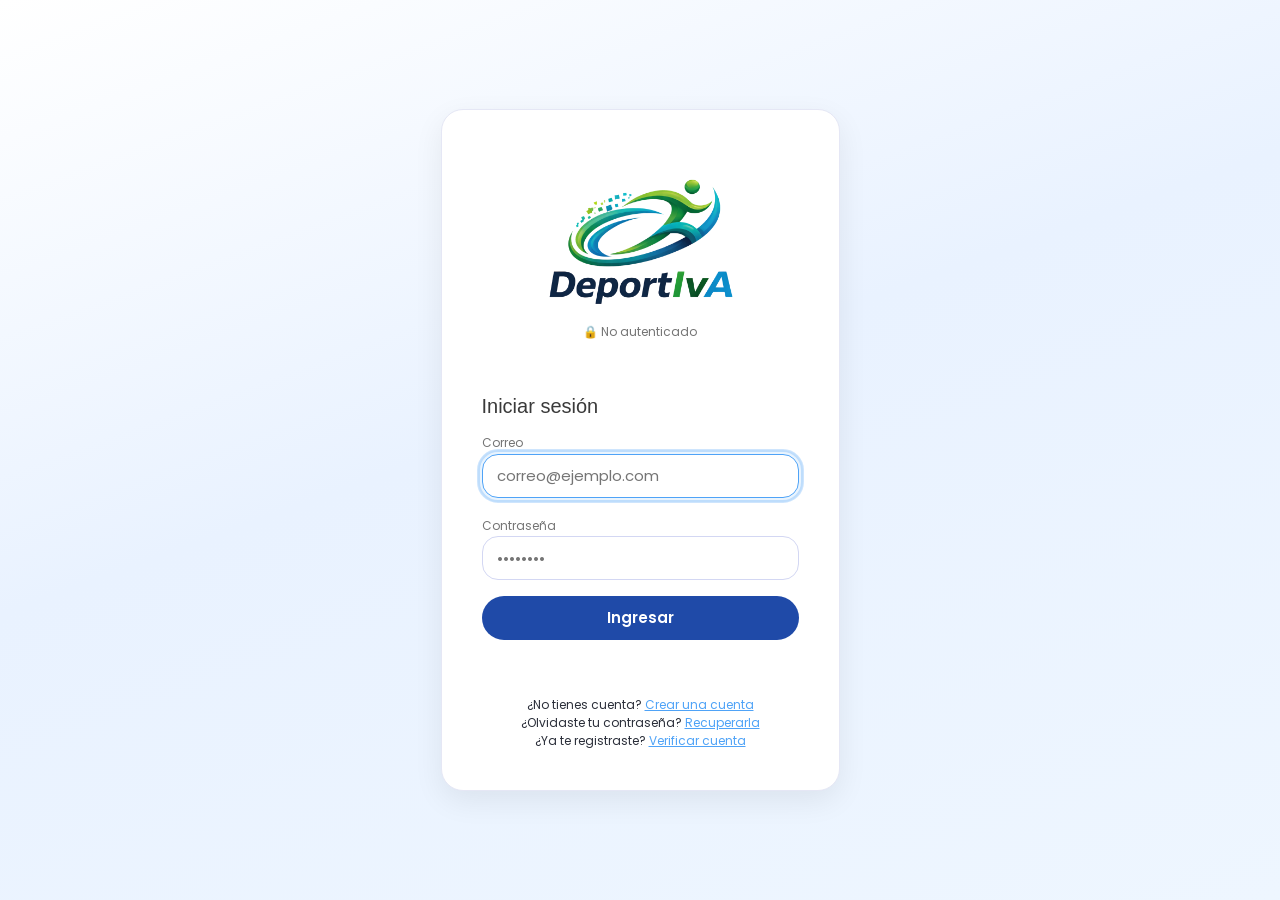
==== index.html @ 3c43b927 "cambios visuales" ====
<!DOCTYPE html>
<html lang="es">
<head>
  <meta charset="UTF-8" />
  <meta name="viewport" content="width=device-width, initial-scale=1.0"/>
  <title>DeportIvA</title>

  <!-- W3.css -->
  <link rel="stylesheet" href="https://www.w3schools.com/w3css/4/w3.css"/>

  <!-- Fuente ligera -->
  <link rel="preconnect" href="https://fonts.googleapis.com">
  <link href="https://fonts.googleapis.com/css2?family=Poppins:wght@400;500;600&display=swap" rel="stylesheet">

  <!-- Estilos propios -->
  <link rel="stylesheet" href="css/style.css?v=20260526d"/>
</head>
<body class="bg">

  <!-- Contenedor principal -->
  <div class="w3-container w3-padding-24">
    <div class="card w3-margin-auto">

      <!-- Header con logotipo minimalista -->
      <div class="w3-center w3-padding-24">
        <div class="logo w3-center w3-margin-bottom">
          <img
            src="images/deportiva-logo.png"
            alt="DeportIvA"
            class="logo-image">
        </div>
        <!-- Logo already includes the brand text -->
        <div id="authStatus" class="w3-small w3-margin-top w3-text-grey" role="status" aria-live="polite"></div>
      </div>

      <!-- Contenido intercambiable -->
      <div class="w3-container w3-padding-16">

        <!-- LOGIN (vista por defecto) -->
        <div id="view-login" class="view active">
          <h4 class="w3-text-dark-gray w3-margin-top-0">Iniciar sesión</h4>
          <form id="loginForm" novalidate>
            <label for="logEmail" class="w3-small w3-text-grey">Correo</label>
            <input id="logEmail" class="w3-input w3-border w3-margin-bottom"
                   type="email" placeholder="correo@ejemplo.com" autocomplete="email" aria-describedby="logMsg" required>
            <label for="logPass" class="w3-small w3-text-grey">Contraseña</label>
            <input id="logPass" class="w3-input w3-border"
                   type="password" placeholder="••••••••" autocomplete="current-password" aria-describedby="logMsg" required>

            <button id="logSubmitBtn" class="w3-button w3-indigo w3-margin-top w3-block"
                    type="submit">Ingresar</button>
            <div id="logMsg" class="auth-message w3-center w3-small w3-margin-top" role="status" aria-live="polite"></div>
          </form>

          <div class="w3-center w3-margin-top w3-small">
            ¿No tienes cuenta?
            <button type="button" class="link-button" data-go-view="register">Crear una cuenta</button><br>
            ¿Olvidaste tu contraseña?
            <button type="button" class="link-button" data-go-view="forgot">Recuperarla</button><br>
            ¿Ya te registraste?
            <button type="button" class="link-button" data-go-view="verify">Verificar cuenta</button>
          </div>
        </div>

        <!-- REGISTRO -->
        <div id="view-register" class="view">
          <h4 class="w3-text-dark-gray w3-margin-top-0">Crear cuenta</h4>
          <form id="registerForm" novalidate>
            <label for="regEmail" class="w3-small w3-text-grey">Correo</label>
            <input id="regEmail" class="w3-input w3-border w3-margin-bottom"
                   type="email" placeholder="correo@ejemplo.com" autocomplete="email" aria-describedby="regMsg" required>

            <div class="w3-row-padding no-left-right">
              <div class="w3-half s12">
                <label for="regPass" class="w3-small w3-text-grey">Contraseña</label>
                <input id="regPass" class="w3-input w3-border"
                       type="password" placeholder="Mín. 8 caracteres" autocomplete="new-password" aria-describedby="regMsg" required>
              </div>
              <div class="w3-half s12">
                <label for="regConfirm" class="w3-small w3-text-grey">Confirmar contraseña</label>
                <input id="regConfirm" class="w3-input w3-border"
                       type="password" placeholder="Repite tu contraseña" autocomplete="new-password" aria-describedby="regMsg" required>
              </div>
            </div>

            <button id="regSubmitBtn" class="w3-button w3-blue w3-margin-top w3-block"
                    type="submit">Crear cuenta</button>
            <div id="regMsg" class="auth-message w3-center w3-small w3-margin-top" role="status" aria-live="polite"></div>
          </form>

          <div class="w3-center w3-small w3-margin-top">
            ¿Ya tienes cuenta?
            <button type="button" class="link-button" data-go-view="login">Ingresar</button>
          </div>
        </div>

        <!-- VERIFICACIÓN -->
        <div id="view-verify" class="view">
          <h4 class="w3-text-dark-gray w3-margin-top-0">Verificar cuenta</h4>
          <p class="w3-small w3-text-grey">
            Te enviamos un código a tu correo. Ingrésalo para activar tu cuenta.
          </p>
          <form id="verifyForm" novalidate>
            <label for="verEmail" class="w3-small w3-text-grey">Correo</label>
            <input id="verEmail" class="w3-input w3-border w3-margin-bottom"
                   type="email" placeholder="correo@ejemplo.com" autocomplete="email" aria-describedby="verMsg" required>
            <label for="verCode" class="w3-small w3-text-grey">Código de verificación</label>
            <input id="verCode" class="w3-input w3-border"
                   type="text" placeholder="p. ej. CwN0_H0F..." aria-describedby="verMsg" required>

            <button id="verSubmitBtn" class="w3-button w3-blue w3-margin-top w3-block"
                    type="submit">Verificar</button>
            <div id="verMsg" class="auth-message w3-center w3-small w3-margin-top" role="status" aria-live="polite"></div>
          </form>

          <div class="w3-center w3-small w3-margin-top">
            ¿Aún no tienes cuenta?
            <button type="button" class="link-button" data-go-view="register">Crear cuenta</button> ·
            <button type="button" class="link-button" data-go-view="login">Volver a ingresar</button>
          </div>
        </div>

        <!-- OLVIDÉ MI CONTRASEÑA -->
        <div id="view-forgot" class="view">
          <h4 class="w3-text-dark-gray w3-margin-top-0">Recuperar contraseña</h4>
          <form id="forgotForm" novalidate>
            <label for="fpEmail" class="w3-small w3-text-grey">Correo</label>
            <input id="fpEmail" class="w3-input w3-border"
                   type="email" placeholder="correo@ejemplo.com" autocomplete="email" aria-describedby="fpMsg" required>

            <button id="fpSubmitBtn" class="w3-button w3-indigo w3-margin-top w3-block"
                    type="submit">Enviar enlace</button>
            <div id="fpMsg" class="auth-message w3-center w3-small w3-margin-top" role="status" aria-live="polite"></div>
          </form>

          <div class="w3-center w3-small w3-margin-top">
            <button type="button" class="link-button" data-go-view="login">Volver a ingresar</button>
          </div>
        </div>

        <!-- CAMBIAR CONTRASEÑA (requiere sesión) -->
        <div id="view-change" class="view">
          <div class="w3-panel w3-pale-red w3-round-large w3-small w3-margin-bottom">
            Cambiar contraseña
          </div>

          <form id="changePasswordForm" novalidate>
            <label for="cpCurrent" class="w3-small w3-text-grey">Contraseña actual</label>
            <input id="cpCurrent" class="w3-input w3-border"
                   type="password" placeholder="••••••••" autocomplete="current-password" aria-describedby="cpMsg" required>

            <div class="w3-row-padding no-left-right">
              <div class="w3-half s12">
                <label for="cpNew" class="w3-small w3-text-grey">Nueva contraseña</label>
                <input id="cpNew" class="w3-input w3-border" type="password" autocomplete="new-password" aria-describedby="cpMsg" required>
              </div>
              <div class="w3-half s12">
                <label for="cpConfirm" class="w3-small w3-text-grey">Confirmar nueva</label>
                <input id="cpConfirm" class="w3-input w3-border" type="password" autocomplete="new-password" aria-describedby="cpMsg" required>
              </div>
            </div>

            <button id="cpSubmitBtn" class="w3-button w3-teal w3-margin-top w3-block"
                    type="submit">Cambiar</button>
            <div id="cpMsg" class="auth-message w3-center w3-small w3-margin-top" role="status" aria-live="polite"></div>
          </form>

          <div class="w3-center w3-small w3-margin-top">
            <button type="button" class="link-button" data-go-view="login">Volver a ingresar</button> ·
            <button type="button" class="link-button" data-auth-logout="true">Cerrar sesión</button>
          </div>
        </div>

      </div>

    </div>
  </div>

  <script src="js/config.js?v=20260513a"></script>
  <script src="js/app.js?v=20260516a"></script>
</body>
</html>
---- css/style.css ----
:root {
  --navy:#0F2644;
  --indigo:#1F4AA8;
  --blue:#4FA3F7;
  --aqua:#58D6E8;
  --dark:#2B2F3A;
  --muted:#667085;
  --success:#9BE000;
  --success-dark:#6FB300;
  --aqua-soft: rgba(88,214,232,.16);
  --lime-soft: rgba(155,224,0,.16);
  --danger:#DC2626;
  --bg:#F2F5FB;

  --radius-xl: 22px;
  --radius-lg: 16px;
  --radius-md: 12px;
  --radius-sm: 8px;

  --shadow-soft: 0 6px 20px rgba(0,0,0,.08);
  --shadow-card: 0 10px 30px rgba(0,0,0,.07);
}

* { box-sizing:border-box }
body {
  font-family:"Poppins",system-ui,Segoe UI,Arial,sans-serif;
  color:var(--dark);
  background:var(--bg);
}

img,
svg {
  max-width: 100%;
  height: auto;
}

/* ====================== */
/*  L O G I N  &  C A R D */
/* ====================== */
.bg {
  min-height:100vh;
  background: linear-gradient(160deg, #ffffff 0%, #e9f2ff 45%, #eef6ff 100%);
  display:flex;
  align-items:center;
  justify-content:center;
}

.card {
  width:100%;
  max-width:520px;
  background:white;
  border-radius: var(--radius-xl);
  padding: 24px;
  box-shadow: var(--shadow-card);
  border:1px solid #e5e7f5;
}

/* Logo */
.logo {
  width:auto;
  height:auto;
  border-radius:0;
  background:transparent;
  display:flex;
  align-items:center;
  justify-content:center;
  box-shadow:none;
}
.logo-svg { width:42px; height:42px }
.logo-image {
  width:200px;
  max-width:100%;
  height:auto;
  display:block;
}

.link {
  color: var(--blue);
}

.link-button {
  background: transparent;
  border: 0;
  padding: 0;
  color: var(--blue);
  cursor: pointer;
  font: inherit;
  text-decoration: underline;
}

.link-button:hover {
  color: var(--indigo);
}

.w3-blue {
  background-color: var(--indigo) !important;
}
.w3-indigo {
  background-color: var(--indigo) !important;
}
.w3-green {
  background-color: var(--success) !important;
  color: #1B1F28 !important;
}
.w3-blue:hover,
.w3-indigo:hover {
  background-color: var(--blue) !important;
}
.w3-green:hover {
  background-color: var(--success-dark) !important;
}
.w3-text-blue,
.w3-text-indigo {
  color: var(--indigo) !important;
}

/* Shared topbar layout: brand block (left), actions (right) */
.app-topbar {
  position: relative;
  display: flex;
  align-items: center;
  gap: 12px;
  min-height: 58px;
  padding: 9px 14px;
  background: linear-gradient(135deg, var(--navy) 0%, var(--indigo) 72%) !important;
  box-shadow: 0 14px 32px rgba(15,38,68,.18);
}

.app-topbar-left,
.app-topbar-right {
  display: flex;
  align-items: center;
  gap: 8px;
  min-width: 0;
  z-index: 2;
}

.app-topbar-left {
  flex: 1 1 auto;
}

.app-topbar-right {
  margin-left: auto;
  justify-content: flex-end;
  flex-wrap: wrap;
}

.app-topbar-brand-block {
  display: flex;
  flex-direction: column;
  justify-content: center;
  gap: 3px;
  min-width: 0;
}

.app-brand {
  font-size: 1.2rem;
  line-height: 1;
}

.app-academy-name {
  display: block;
  max-width: 100%;
  font-size: 0.94rem;
  font-weight: 700;
  color: var(--aqua);
  letter-spacing: 0.2px;
  line-height: 1.1;
  white-space: nowrap;
  overflow: hidden;
  text-overflow: ellipsis;
  opacity: 1;
}

.app-user-badge {
  display: block;
}

.app-topbar-btn {
  height: 34px;
  min-height: 34px;
  padding: 6px 12px !important;
}

.app-btn-label-short {
  display: none;
}

.app-topbar-page-title {
  font-weight: 600;
  color: rgba(255,255,255,.94);
  letter-spacing: 0.02em;
}

.app-user-badge .w3-tag {
  display: inline-block;
  max-width: 100%;
  font-size: 0.72rem;
  font-weight: 600;
  color: var(--navy) !important;
  background: linear-gradient(180deg, rgba(255,255,255,.98) 0%, rgba(237,248,255,.95) 100%) !important;
  border: 1px solid rgba(88,214,232,.4);
  border-radius: 999px !important;
  box-shadow: 0 8px 20px rgba(7, 23, 48, 0.12);
  overflow-wrap: anywhere;
  white-space: normal;
  line-height: 1.15;
  text-align: center;
}

.app-topbar .w3-light-blue.app-topbar-btn {
  background: linear-gradient(135deg, var(--aqua), #7de2f0) !important;
  color: var(--navy) !important;
  border: 1px solid rgba(255,255,255,.18) !important;
  box-shadow: 0 12px 24px rgba(88,214,232,.24);
}

.app-topbar .w3-white.app-topbar-btn {
  color: var(--navy) !important;
  border: 1px solid rgba(15,38,68,.08) !important;
}

.dashboard-workspace-card {
  margin-bottom: 16px;
}

.dashboard-workspace-header {
  display: flex;
  align-items: flex-start;
  justify-content: space-between;
  gap: 12px;
  margin-bottom: 14px;
}

.dashboard-workspace-summary {
  display: grid;
  gap: 10px;
  justify-items: end;
  margin-left: auto;
  min-width: min(100%, 360px);
}

.dashboard-workspace-stats {
  display: flex;
  flex-wrap: wrap;
  gap: 8px;
  justify-content: flex-end;
}

.dashboard-workspace-stat {
  min-width: 108px;
  padding: 10px 12px;
  border-radius: 18px;
  border: 1px solid #dbe7f5;
  background: linear-gradient(180deg, #ffffff 0%, #f8fbff 100%);
  box-shadow: 0 12px 28px rgba(15,38,68,.06);
}

.dashboard-workspace-stat-label {
  display: block;
  margin-bottom: 4px;
  color: var(--muted);
  font-size: 0.72rem;
  font-weight: 700;
  letter-spacing: .05em;
  text-transform: uppercase;
}

.dashboard-workspace-stat-value {
  display: block;
  color: var(--navy);
  font-size: 0.95rem;
  font-weight: 700;
  line-height: 1.25;
}

.dashboard-workspace-action {
  display: none;
  align-items: center;
  justify-content: center;
  gap: 8px;
  min-height: 40px;
  padding: 9px 16px;
  border: 1px solid transparent;
  border-radius: 999px;
  background: linear-gradient(135deg, var(--indigo), #2d67da);
  color: #fff;
  font: inherit;
  font-weight: 700;
  box-shadow: 0 12px 24px rgba(31,74,168,.16);
  cursor: pointer;
}

.dashboard-workspace-action.is-visible {
  display: inline-flex;
}

.ux-state {
  display: flex;
  align-items: flex-start;
  gap: 14px;
  padding: 16px 18px;
  border-radius: 22px;
  border: 1px solid #dbe7f5;
  background: linear-gradient(180deg, #ffffff 0%, #f8fbff 100%);
  box-shadow: 0 14px 30px rgba(15,38,68,.07);
}

.ux-state-badge {
  flex: 0 0 auto;
  width: 42px;
  height: 42px;
  display: inline-flex;
  align-items: center;
  justify-content: center;
  border-radius: 14px;
  font-size: 1.1rem;
  font-weight: 700;
}

.ux-state-copy {
  min-width: 0;
}

.ux-state-title {
  margin: 0;
  color: var(--navy);
  font-size: 0.98rem;
  font-weight: 700;
  line-height: 1.25;
}

.ux-state-body {
  margin-top: 4px;
  color: var(--muted);
  font-size: 0.88rem;
  line-height: 1.45;
}

.ux-state--loading .ux-state-badge {
  background: rgba(88,214,232,.16);
  color: var(--indigo);
}

.ux-state--empty .ux-state-badge {
  background: rgba(79,163,247,.14);
  color: var(--indigo);
}

.ux-state--success .ux-state-badge {
  background: rgba(155,224,0,.16);
  color: #486b00;
}

.ux-state--error .ux-state-badge {
  background: rgba(220,38,38,.12);
  color: #b42318;
}

.ux-inline-feedback {
  display: block;
  padding: 10px 12px;
  border-radius: 14px;
  border: 1px solid #dbe7f5;
  background: linear-gradient(180deg, #ffffff 0%, #f8fbff 100%);
  box-shadow: 0 10px 24px rgba(15,38,68,.05);
}

.ux-inline-feedback.w3-text-red {
  border-color: rgba(220,38,38,.24);
  background: rgba(255,244,244,.9);
}

.ux-inline-feedback.w3-text-green {
  border-color: rgba(155,224,0,.28);
  background: rgba(247,253,234,.95);
}

.dashboard-workspace-kicker {
  display: inline-block;
  margin-bottom: 6px;
  color: var(--muted);
  font-size: 0.78rem;
  font-weight: 700;
  letter-spacing: .08em;
  text-transform: uppercase;
}

.dashboard-workspace-title {
  margin: 0;
  color: var(--indigo);
  font-size: 1.45rem;
  line-height: 1.15;
}

.dashboard-workspace-description {
  margin: 8px 0 0;
  color: var(--muted);
  font-size: 0.95rem;
}

.dashboard-workspace-nav {
  display: flex;
  flex-wrap: wrap;
  gap: 8px;
}

.dashboard-workspace-pill {
  border: 1px solid #cfe0f2;
  border-radius: 999px;
  background: linear-gradient(180deg, #ffffff 0%, #f8fbff 100%);
  color: var(--dark);
  font: inherit;
  font-weight: 600;
  line-height: 1;
  min-height: 38px;
  padding: 10px 14px;
  cursor: pointer;
  transition: .16s ease;
  position: relative;
}

.dashboard-workspace-pill:hover {
  border-color: rgba(88,214,232,.45);
  background: linear-gradient(180deg, #ffffff 0%, #effbfe 100%);
  color: var(--navy);
}

.dashboard-workspace-pill.is-active {
  background: linear-gradient(135deg, var(--indigo), #2d67da);
  color: #fff;
  border-color: var(--indigo);
  box-shadow: 0 10px 24px rgba(31,74,168,.18);
}

.dashboard-workspace-pill.is-active::after {
  content: "";
  position: absolute;
  top: 9px;
  right: 11px;
  width: 8px;
  height: 8px;
  border-radius: 999px;
  background: var(--success);
  box-shadow: 0 0 0 4px rgba(155,224,0,.15);
}

.dashboard-module-card {
  animation: fade .2s ease;
}

.dashboard-module-card .billing-report-primary-actions,
.dashboard-module-card .billing-report-secondary-actions {
  display: flex;
  flex-wrap: wrap;
  align-items: center;
  gap: 8px;
}

.dashboard-module-card .billing-report-primary-actions .w3-button,
.dashboard-module-card .billing-report-secondary-actions .w3-button {
  margin: 0 !important;
}

.dashboard-module-card .billing-report-primary-actions input[type="month"] {
  flex: 0 1 180px;
}

.billing-report-results {
  margin-top: 4px;
}

.billing-report-cards {
  display: grid;
  gap: 12px;
}

.billing-report-table {
  width: 100%;
}

.billing-report-card {
  border: 1px solid #dbe7f5;
  border-radius: 18px;
  background: linear-gradient(180deg, #ffffff 0%, #f8fbff 100%);
  box-shadow: 0 14px 30px rgba(15,38,68,.08);
  padding: 14px 16px;
}

.billing-report-card-head {
  display: flex;
  flex-wrap: wrap;
  justify-content: space-between;
  align-items: flex-start;
  gap: 12px;
  margin-bottom: 12px;
}

.billing-report-card-number {
  margin: 0 0 4px;
  color: var(--muted);
  font-size: 0.72rem;
  font-weight: 700;
  letter-spacing: 0.08em;
  text-transform: uppercase;
}

.billing-report-card-title {
  margin: 0;
  color: var(--navy);
  font-size: 1rem;
  line-height: 1.25;
}

.billing-report-card-status {
  flex: 0 0 auto;
  align-self: flex-start;
  display: inline-flex;
  align-items: center;
  justify-content: center;
  padding: 5px 10px;
  border-radius: 999px;
  border: 1px solid transparent;
  font-size: 0.72rem;
  font-weight: 700;
  white-space: nowrap;
}

.billing-report-card-status--paid {
  background: rgba(155,224,0,.16);
  color: #486b00;
  border-color: rgba(155,224,0,.32);
}

.billing-report-card-status--submitted {
  background: rgba(88,214,232,.16);
  color: #0b6e8d;
  border-color: rgba(88,214,232,.28);
}

.billing-report-card-status--cancelled {
  background: rgba(220,38,38,.12);
  color: #b42318;
  border-color: rgba(220,38,38,.2);
}

.billing-report-card-status--pending {
  background: rgba(79,163,247,.14);
  color: #1F4AA8;
  border-color: rgba(79,163,247,.28);
}

.billing-report-card-meta {
  display: grid;
  grid-template-columns: 1fr;
  gap: 10px;
  margin: 0;
}

.billing-report-card-meta > div {
  padding: 10px 12px;
  border-radius: 14px;
  background: rgba(255,255,255,.92);
  border: 1px solid #e4edf7;
}

.billing-report-card-meta dt {
  margin: 0 0 4px;
  color: var(--muted);
  font-size: 0.72rem;
  font-weight: 600;
}

.billing-report-card-meta dd {
  margin: 0;
  color: var(--navy);
  font-size: 0.86rem;
  font-weight: 700;
  line-height: 1.35;
  overflow-wrap: anywhere;
}

@media (max-width: 980px) {
  .app-academy-name {
    font-size: 0.88rem;
  }

  .app-user-badge .w3-tag {
    font-size: 0.68rem;
  }
}

@media (max-width: 680px) {
  .app-topbar {
    display: flex;
    flex-wrap: wrap;
    align-items: stretch;
    row-gap: 6px;
    padding: 8px 10px;
    min-height: auto;
  }

  .app-topbar-left {
    order: 1;
    flex: 1 1 100%;
    width: 100%;
    flex-wrap: wrap;
    align-items: flex-start;
    row-gap: 4px;
  }

  .app-topbar-right {
    order: 2;
    flex: 1 1 100%;
    width: 100%;
    margin-left: 0;
    justify-content: flex-start;
    align-items: center;
    row-gap: 6px;
  }

  .app-topbar-brand-block {
    flex: 1 1 100%;
    width: 100%;
  }

  .app-academy-name {
    max-width: 100%;
    font-size: 1rem;
  }

  .app-user-badge {
    text-align: left;
  }

  .app-user-badge .w3-tag {
    width: auto;
    max-width: 100%;
    font-size: 0.7rem;
    font-weight: 600;
  }

  .dashboard-workspace-title {
    font-size: 1.2rem;
  }

  .dashboard-workspace-nav {
    overflow-x: auto;
    flex-wrap: nowrap;
    padding-bottom: 2px;
  }

  .dashboard-workspace-pill {
    flex: 0 0 auto;
    white-space: nowrap;
  }
}

.fc .fc-daygrid-event {
  border: none;
  padding: 6px;
  margin: 4px 0;
  overflow: hidden;
  max-width: 100%;
}
.fc .fc-daygrid-event .fc-event-main {
  color: #fff;
  white-space: normal;
}
.fc .fc-event-time {
  display: none;
}
.fc .fc-event-title {
  display: none;
}
.fc .fc-time {
  font-weight: 600;
  margin-bottom: 4px;
  color: #fff;
  text-shadow: 0 1px 2px rgba(0,0,0,0.15);
}
.fc .fc-levels {
  display: none;
}

.fc .fc-daygrid-day-frame,
.fc .fc-daygrid-day-events {
  overflow: hidden;
}

.fc .fc-daygrid-event-harness {
  width: 100%;
}

.fc .fc-daygrid-event .w3-button {
  display: block;
  width: 100%;
  margin: 6px 0 0 !important;
  height: auto;
  padding: 6px 10px;
  font-weight: 600;
}

.fc .fc-attendance-btn {
  background: rgba(255,255,255,0.92) !important;
  color: #1B1F28 !important;
  border-color: rgba(255,255,255,0.6) !important;
}

.fc .fc-edit-btn {
  background: rgba(255,255,255,0.92) !important;
  color: #1B1F28 !important;
  border-color: rgba(255,255,255,0.6) !important;
}

.fc .fc-attendance-btn:hover,
.fc .fc-edit-btn:hover {
  background: #fff !important;
  filter: brightness(0.97);
}

.fc .fc-button-primary {
  background: #F59E0B !important;
  border-color: #F59E0B !important;
  color: #1B1F28 !important;
}

.fc .fc-button-primary:hover,
.fc .fc-button-primary:focus {
  background: #FB923C !important;
  border-color: #FB923C !important;
  color: #1B1F28 !important;
}

.calendar-tooltip {
  position: fixed;
  z-index: 9999;
  display: none;
  max-width: 260px;
  background: #1B1F28;
  color: #ffffff;
  padding: 8px 10px;
  border-radius: 10px;
  font-size: 12px;
  box-shadow: 0 10px 24px rgba(0, 0, 0, 0.18);
  pointer-events: none;
  line-height: 1.3;
}

/* Views */
.view { display:none; animation:fade .25s ease }
.view.active { display:block }

/* Inputs */
.w3-input, .w3-select {
  height:44px;
  border-radius: var(--radius-lg) !important;
  border: 1px solid #d3d7f3 !important;
  padding-left:14px;
}

.w3-input:focus,
.w3-select:focus,
textarea.w3-input:focus {
  border-color: var(--blue) !important;
}

.w3-input:focus-visible,
.w3-select:focus-visible,
textarea.w3-input:focus-visible,
.w3-button:focus-visible,
.link-button:focus-visible {
  outline: 3px solid rgba(79,163,247,.28);
  outline-offset: 2px;
  box-shadow: 0 0 0 4px rgba(79,163,247,.12);
}

textarea.w3-input {
  height:auto;
  min-height:80px;
}

/* Buttons */
.w3-button {
  border-radius: var(--radius-xl) !important;
  font-weight:600;
  height:44px;
  transition:0.15s ease;
}

.w3-button:hover {
  transform: translateY(-1px);
  box-shadow:0 8px 20px rgba(0,0,0,.08);
}

.w3-button[disabled] {
  opacity: .72;
  cursor: not-allowed;
  transform: none;
  box-shadow: none;
}

.auth-message {
  min-height: 24px;
}

/* Modals */
.w3-modal-content {
  border-radius: var(--radius-xl) !important;
  box-shadow: var(--shadow-card);
}

/* Lists (athlete cards, user cards) */
.card-list {
  border-radius: var(--radius-lg);
  padding:16px;
  background:white;
  box-shadow: var(--shadow-soft);
  margin-bottom:14px;
}

/* Animación */
@keyframes fade {
  from { opacity:0; transform:translateY(6px) }
  to { opacity:1; transform:none }
}

.no-left-right {
  margin-left: 0 !important;
  margin-right: 0 !important;
}

.table-scroll {
  width: 100%;
  overflow-x: auto;
  -webkit-overflow-scrolling: touch;
}

.table-scroll > table {
  min-width: 640px;
}

.callup-action-bar {
  display: flex;
  flex-wrap: wrap;
  align-items: center;
  gap: 10px;
}

.callup-action-bar .w3-button {
  margin: 0 !important;
}

body .w3-content {
  width: min(100%, calc(100% - 24px));
  margin: 0 auto;
}

body .scope-tabs {
  display: flex;
  flex-wrap: wrap;
  gap: 8px;
}

body .scope-tabs .w3-button {
  margin: 0 !important;
  flex: 1 1 170px;
}

body .player-row {
  gap: 12px;
}

body .player-row > div:first-child {
  flex: 1 1 220px;
  min-width: 0;
}

body #teamSummaryCards,
body #playerSummaryCards {
  gap: 12px;
}

body .scard {
  flex: 1 1 150px;
  min-width: 140px;
  max-width: 220px;
  margin: 0;
}

body #teamTableContent,
body #playerHistoryContent {
  overflow-x: auto;
  -webkit-overflow-scrolling: touch;
}

body .team-row {
  min-width: 720px;
}

body .mh-row {
  min-width: 860px;
}

body .main-tab-btn {
  margin-right: 0;
}

@media (max-width: 768px) {
  body .w3-content {
    width: calc(100% - 16px);
  }

  .dashboard-workspace-header {
    flex-direction: column;
  }

  .dashboard-workspace-summary {
    width: 100%;
    justify-items: stretch;
    min-width: 0;
    margin-left: 0;
  }

  .dashboard-workspace-stats {
    display: grid;
    grid-template-columns: repeat(2, minmax(0, 1fr));
    justify-content: stretch;
  }

  .dashboard-workspace-stat {
    min-width: 0;
  }

  .dashboard-workspace-action {
    width: 100%;
  }

  body .w3-card,
  body .card {
    border-radius: 18px !important;
  }

  body .w3-row > [class*="w3-col"],
  body .w3-row-padding > [class*="w3-col"] {
    margin-bottom: 10px;
  }

  body .w3-row > [class*="w3-col"].w3-right-align,
  body .w3-row-padding > [class*="w3-col"].w3-right-align {
    display: flex;
    flex-wrap: wrap;
    align-items: center;
    justify-content: flex-start;
    gap: 8px;
    text-align: left !important;
    margin-top: 8px;
  }

  body .w3-row > [class*="w3-col"].w3-right-align .w3-button,
  body .w3-row-padding > [class*="w3-col"].w3-right-align .w3-button {
    margin: 0 !important;
  }

  body .w3-modal {
    padding: 8px;
  }

  body .w3-modal-content {
    width: 100% !important;
    max-width: none !important;
    margin: 20px auto !important;
  }

  footer.w3-container.w3-padding.w3-right-align {
    display: flex;
    flex-wrap: wrap;
    gap: 8px;
    text-align: left !important;
  }

  footer.w3-container.w3-padding.w3-right-align .w3-button {
    flex: 1 1 calc(50% - 8px);
    margin: 0 !important;
  }

  body input[type="month"][style*="max-width:180px"] {
    width: 100% !important;
    max-width: 100% !important;
    display: block !important;
  }

  body input[type="month"][style*="max-width:180px"] + .w3-button {
    width: 100%;
    margin-left: 0 !important;
    margin-top: 8px !important;
  }

  body .callup-action-bar .w3-button,
  body .scope-tabs .w3-button,
  body .main-tab-btn {
    flex: 1 1 calc(50% - 8px);
  }

  .dashboard-module-card .billing-report-primary-actions,
  .dashboard-module-card .billing-report-secondary-actions {
    width: 100%;
    display: grid;
    grid-template-columns: 1fr;
    align-items: stretch;
  }

  .dashboard-module-card .billing-report-primary-actions input[type="month"] {
    width: 100% !important;
    max-width: 100% !important;
  }

  .dashboard-module-card .billing-report-primary-actions .w3-button,
  .dashboard-module-card .billing-report-secondary-actions .w3-button {
    width: 100%;
  }

  body .player-row {
    flex-wrap: wrap;
    align-items: flex-start !important;
    justify-content: flex-start !important;
  }

  body .player-row > span {
    width: 100%;
    text-align: left;
  }

  body .w3-button {
    height: auto;
    min-height: 44px;
  }

  .ux-state {
    padding: 14px 15px;
  }

  body .team-row {
    min-width: 680px;
    font-size: 0.82em;
  }

  body .mh-row {
    min-width: 780px;
    font-size: 0.78em;
  }
}

@media (max-width: 540px) {
  .app-topbar {
    row-gap: 5px;
  }

  .app-topbar-left,
  .app-topbar-right {
    gap: 6px;
  }

  .app-brand {
    font-size: 1.08rem;
  }

  .app-topbar-page-title {
    font-size: 0.78rem;
  }

  .app-topbar-right .w3-button,
  .app-topbar-btn {
    width: auto;
    flex: 0 0 auto;
  }

  .app-topbar-btn {
    height: 32px;
    min-height: 32px;
    padding: 5px 10px !important;
    font-size: 0.74rem;
  }

  .app-topbar-btn .app-btn-label-full {
    display: none;
  }

  .app-topbar-btn .app-btn-label-short {
    display: inline;
  }

  .app-user-badge {
    text-align: left;
  }

  .app-user-badge .w3-tag {
    padding-left: 10px !important;
    padding-right: 10px !important;
    text-align: center;
  }

  body .callup-action-bar .w3-button,
  body .scope-tabs .w3-button,
  body .main-tab-btn,
  footer.w3-container.w3-padding.w3-right-align .w3-button,
  body .w3-row > [class*="w3-col"].w3-right-align .w3-button,
  body .w3-row-padding > [class*="w3-col"].w3-right-align .w3-button {
    flex: 1 1 100%;
    width: 100%;
  }

  body .scard {
    max-width: none;
    flex: 1 1 100%;
  }
}
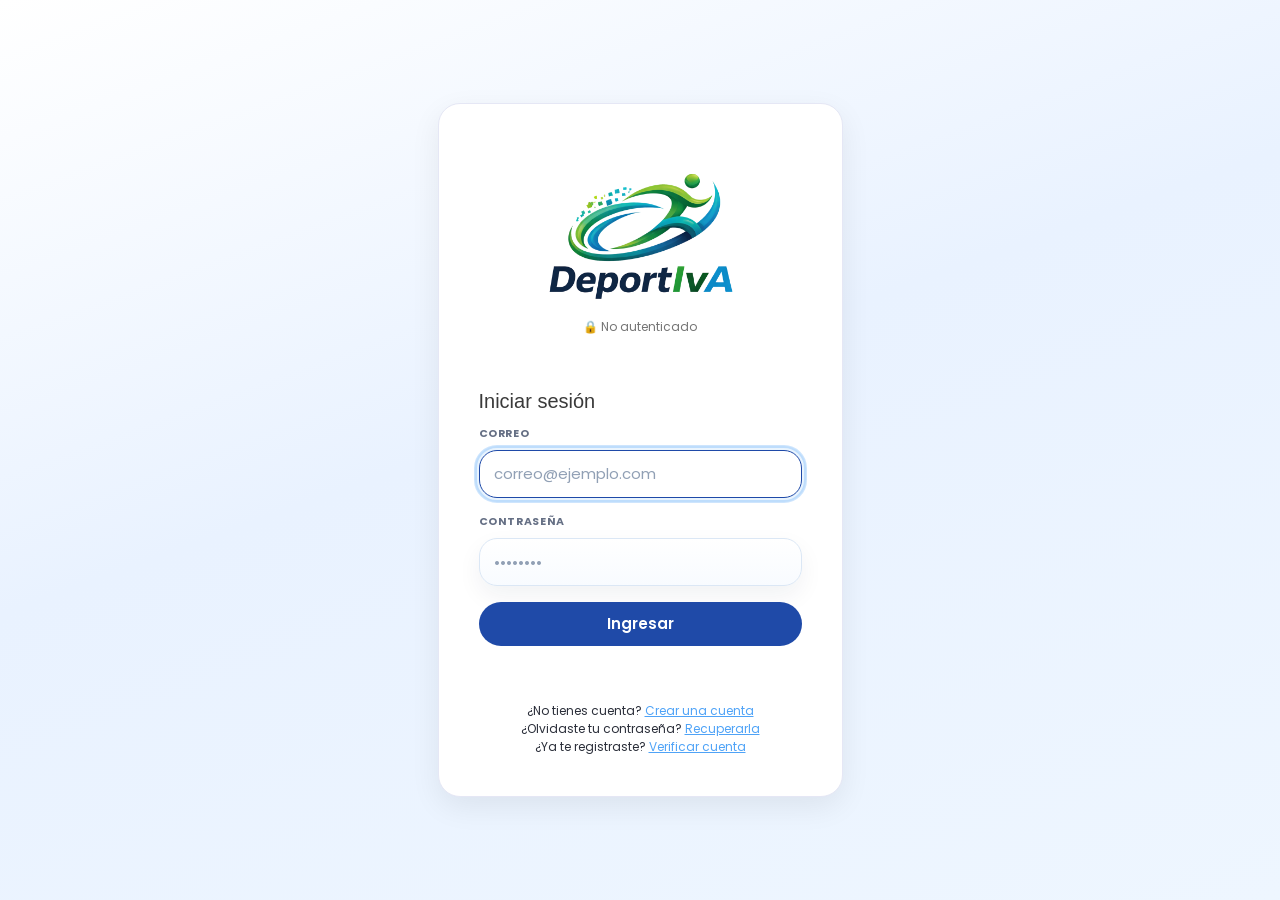
==== commit c49a8430: "formato y feeling" ====
--- a/index.html
+++ b/index.html
@@ -13,7 +13,7 @@
   <link href="https://fonts.googleapis.com/css2?family=Poppins:wght@400;500;600&display=swap" rel="stylesheet">
 
   <!-- Estilos propios -->
-  <link rel="stylesheet" href="css/style.css?v=20260526d"/>
+  <link rel="stylesheet" href="css/style.css?v=20260526f"/>
 </head>
 <body class="bg">
 
--- a/css/style.css
+++ b/css/style.css
@@ -752,17 +752,37 @@
 .view.active { display:block }
 
 /* Inputs */
-.w3-input, .w3-select {
-  height:44px;
-  border-radius: var(--radius-lg) !important;
-  border: 1px solid #d3d7f3 !important;
-  padding-left:14px;
+.w3-input,
+.w3-select {
+  min-height: 48px;
+  height: 48px;
+  border-radius: 18px !important;
+  border: 1px solid #dbe7f5 !important;
+  background: linear-gradient(180deg, #ffffff 0%, #f8fbff 100%);
+  box-shadow: 0 10px 24px rgba(15,38,68,.06);
+  padding: 0 14px;
+  color: var(--navy);
+  transition: border-color .18s ease, box-shadow .18s ease, background-color .18s ease, transform .18s ease;
+}
+
+.w3-input::placeholder,
+textarea.w3-input::placeholder {
+  color: #91a0b5;
+}
+
+.w3-input:hover,
+.w3-select:hover,
+textarea.w3-input:hover {
+  border-color: #c7d9ef !important;
+  box-shadow: 0 12px 28px rgba(15,38,68,.08);
 }
 
 .w3-input:focus,
 .w3-select:focus,
 textarea.w3-input:focus {
-  border-color: var(--blue) !important;
+  border-color: var(--indigo) !important;
+  background: #fff;
+  box-shadow: 0 0 0 4px rgba(79,163,247,.12), 0 14px 30px rgba(15,38,68,.10);
 }
 
 .w3-input:focus-visible,
@@ -777,7 +797,42 @@
 
 textarea.w3-input {
   height:auto;
-  min-height:80px;
+  min-height:104px;
+  padding-top: 12px;
+  padding-bottom: 12px;
+  line-height: 1.45;
+  resize: vertical;
+}
+
+.w3-input[type="file"] {
+  height: auto;
+  min-height: 54px;
+  padding: 10px 12px;
+  line-height: 1.3;
+}
+
+.w3-input[type="file"]::file-selector-button {
+  margin-right: 12px;
+  border: 1px solid rgba(31,74,168,.16);
+  border-radius: 999px;
+  background: rgba(79,163,247,.10);
+  color: var(--navy);
+  font: inherit;
+  font-weight: 600;
+  padding: 8px 12px;
+  cursor: pointer;
+}
+
+.dashboard-module-card label[for],
+.w3-modal-content label[for],
+.card label[for] {
+  display: block;
+  margin: 0 0 8px;
+  color: var(--muted) !important;
+  font-size: 0.72rem !important;
+  font-weight: 700;
+  letter-spacing: 0.06em;
+  text-transform: uppercase;
 }
 
 /* Buttons */
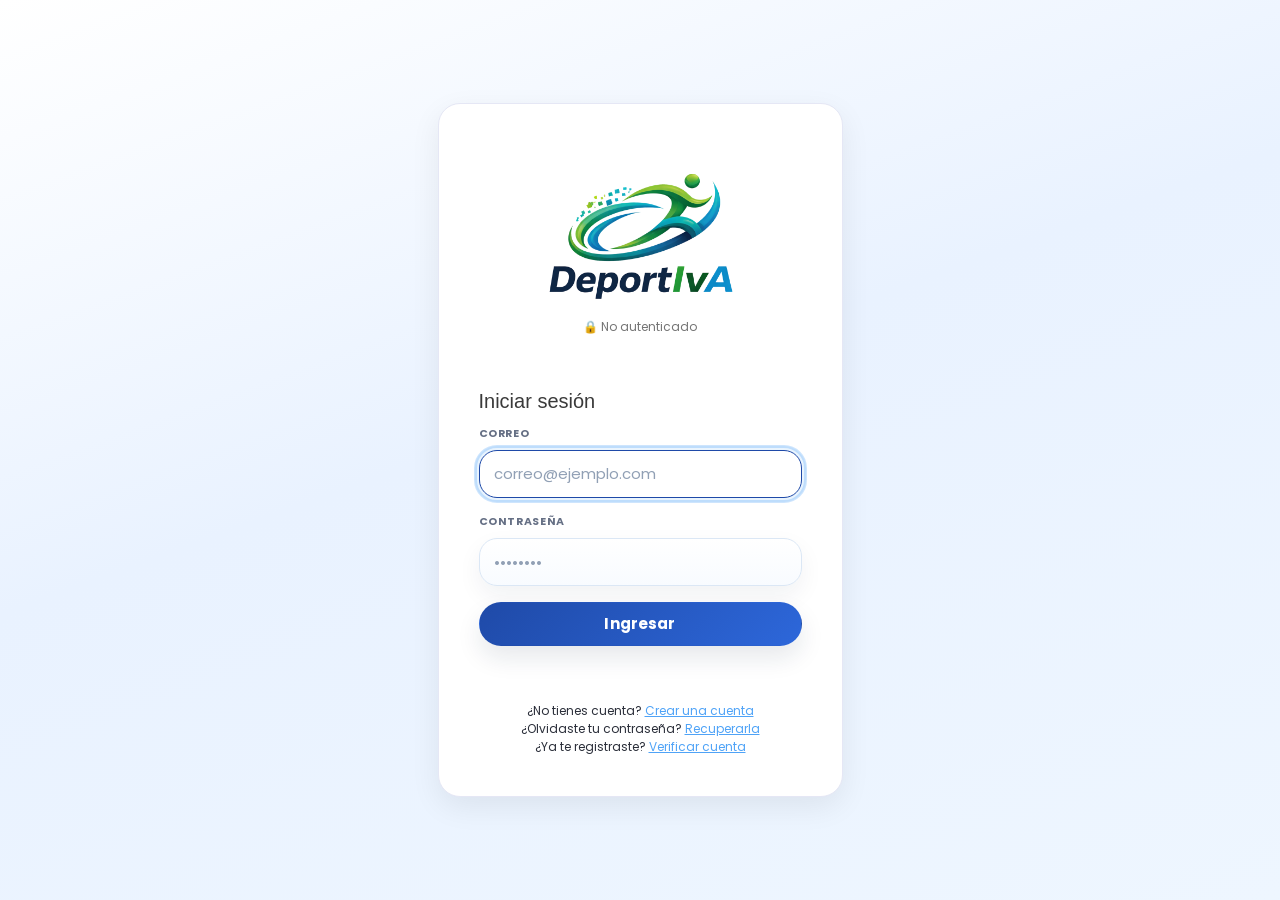
==== commit 76d4df71: "cambios  en botones" ====
--- a/index.html
+++ b/index.html
@@ -13,7 +13,7 @@
   <link href="https://fonts.googleapis.com/css2?family=Poppins:wght@400;500;600&display=swap" rel="stylesheet">
 
   <!-- Estilos propios -->
-  <link rel="stylesheet" href="css/style.css?v=20260526f"/>
+  <link rel="stylesheet" href="css/style.css?v=20260526h"/>
 </head>
 <body class="bg">
 
--- a/css/style.css
+++ b/css/style.css
@@ -92,23 +92,50 @@
   color: var(--indigo);
 }
 
-.w3-blue {
-  background-color: var(--indigo) !important;
-}
-.w3-indigo {
-  background-color: var(--indigo) !important;
-}
+.w3-blue,
+.w3-indigo,
+.w3-purple {
+  background: linear-gradient(135deg, var(--indigo), #2d67da) !important;
+  border-color: transparent !important;
+  color: #fff !important;
+}
+
+.w3-light-blue,
+.w3-teal {
+  background: linear-gradient(135deg, var(--aqua), var(--blue)) !important;
+  border-color: transparent !important;
+  color: var(--navy) !important;
+}
+
 .w3-green {
-  background-color: var(--success) !important;
+  background: linear-gradient(135deg, var(--success), var(--success-dark)) !important;
+  border-color: transparent !important;
+  color: #0F2644 !important;
+}
+
+.w3-red {
+  background: linear-gradient(135deg, #ef4444, #dc2626) !important;
+  border-color: transparent !important;
+  color: #fff !important;
+}
+
+.w3-orange {
+  background: linear-gradient(135deg, #f59e0b, #fb923c) !important;
+  border-color: transparent !important;
   color: #1B1F28 !important;
 }
+
 .w3-blue:hover,
-.w3-indigo:hover {
-  background-color: var(--blue) !important;
-}
-.w3-green:hover {
-  background-color: var(--success-dark) !important;
-}
+.w3-indigo:hover,
+.w3-purple:hover,
+.w3-light-blue:hover,
+.w3-teal:hover,
+.w3-green:hover,
+.w3-red:hover,
+.w3-orange:hover {
+  filter: brightness(1.03);
+}
+
 .w3-text-blue,
 .w3-text-indigo {
   color: var(--indigo) !important;
@@ -837,15 +864,59 @@
 
 /* Buttons */
 .w3-button {
-  border-radius: var(--radius-xl) !important;
-  font-weight:600;
-  height:44px;
-  transition:0.15s ease;
+  display: inline-flex;
+  align-items: center;
+  justify-content: center;
+  gap: 8px;
+  min-height: 44px;
+  height: auto;
+  padding: 9px 16px !important;
+  border: 1px solid transparent;
+  border-radius: 999px !important;
+  font-weight: 700;
+  letter-spacing: 0.01em;
+  text-decoration: none;
+  box-shadow: 0 12px 24px rgba(15,38,68,.10);
+  transition: transform .15s ease, box-shadow .15s ease, filter .15s ease, background .15s ease, border-color .15s ease, color .15s ease;
 }
 
 .w3-button:hover {
   transform: translateY(-1px);
-  box-shadow:0 8px 20px rgba(0,0,0,.08);
+  box-shadow: 0 14px 28px rgba(15,38,68,.14);
+}
+
+.w3-button:active {
+  transform: translateY(0);
+  box-shadow: 0 8px 18px rgba(15,38,68,.10);
+}
+
+.w3-button.w3-small {
+  min-height: 36px;
+  padding: 7px 14px !important;
+}
+
+.w3-button.w3-tiny {
+  min-height: 30px;
+  padding: 5px 10px !important;
+  box-shadow: 0 8px 18px rgba(15,38,68,.08);
+}
+
+.w3-button.w3-block {
+  display: flex;
+  width: 100%;
+}
+
+.w3-button.w3-white,
+.w3-button.w3-border:not(.w3-blue):not(.w3-indigo):not(.w3-purple):not(.w3-light-blue):not(.w3-teal):not(.w3-green):not(.w3-red):not(.w3-orange) {
+  background: linear-gradient(180deg, #ffffff 0%, #f8fbff 100%) !important;
+  border-color: #dbe7f5 !important;
+  color: var(--navy) !important;
+}
+
+.w3-button.active:not(.w3-blue):not(.w3-indigo):not(.w3-purple):not(.w3-light-blue):not(.w3-teal):not(.w3-green):not(.w3-red):not(.w3-orange) {
+  background: linear-gradient(135deg, var(--indigo), #2d67da) !important;
+  border-color: transparent !important;
+  color: #fff !important;
 }
 
 .w3-button[disabled] {
@@ -860,6 +931,11 @@
 }
 
 /* Modals */
+.w3-modal {
+  background-color: rgba(15,38,68,.18) !important;
+  backdrop-filter: blur(2px);
+}
+
 .w3-modal-content {
   border-radius: var(--radius-xl) !important;
   box-shadow: var(--shadow-card);
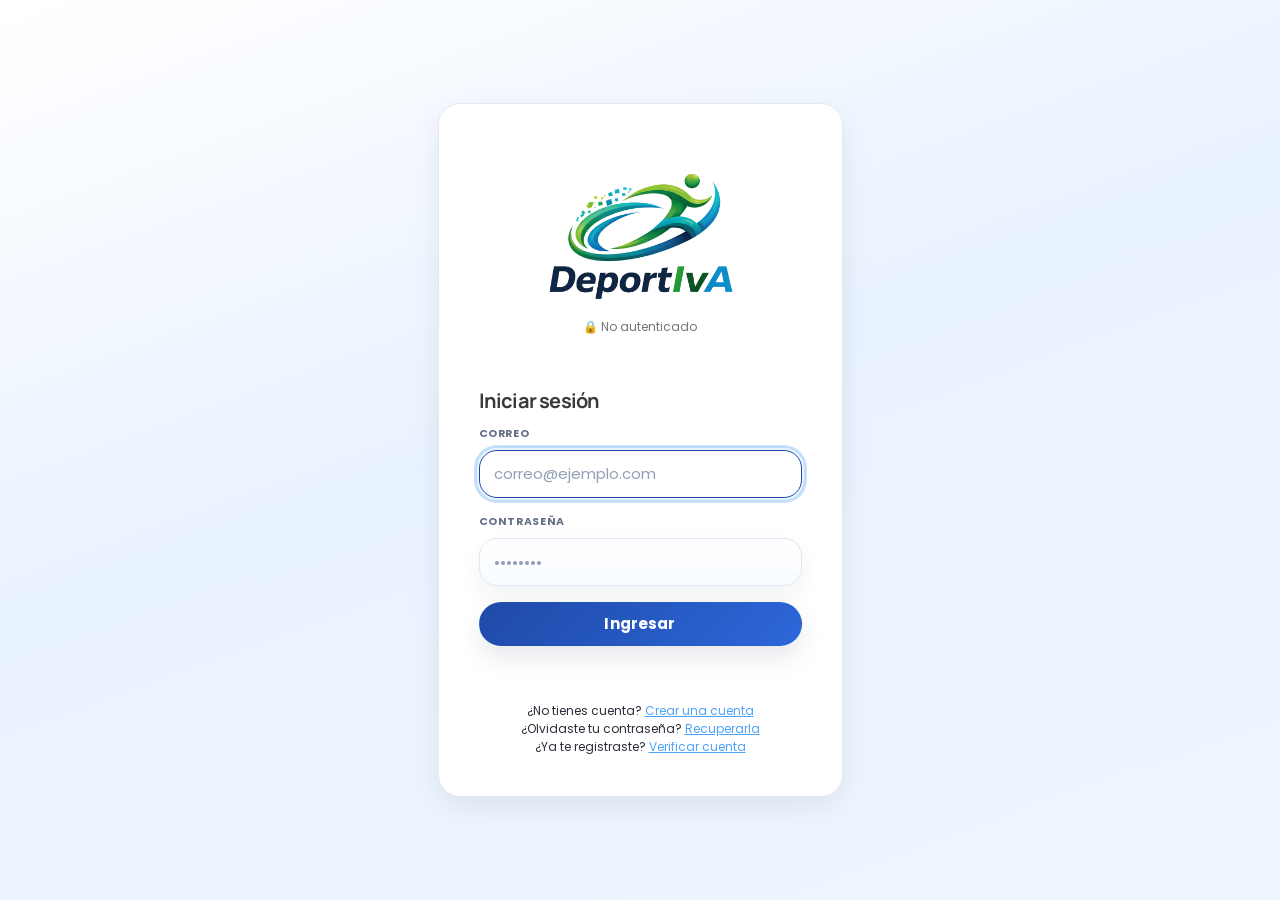
==== commit d199c0ad: "cambios en titulos y subtitulos" ====
--- a/index.html
+++ b/index.html
@@ -10,10 +10,10 @@
 
   <!-- Fuente ligera -->
   <link rel="preconnect" href="https://fonts.googleapis.com">
-  <link href="https://fonts.googleapis.com/css2?family=Poppins:wght@400;500;600&display=swap" rel="stylesheet">
+  <link href="https://fonts.googleapis.com/css2?family=Poppins:wght@400;500;600;700&family=Manrope:wght@600;700;800&display=swap" rel="stylesheet">
 
   <!-- Estilos propios -->
-  <link rel="stylesheet" href="css/style.css?v=20260526h"/>
+  <link rel="stylesheet" href="css/style.css?v=20260526i"/>
 </head>
 <body class="bg">
 
--- a/css/style.css
+++ b/css/style.css
@@ -17,15 +17,71 @@
   --radius-md: 12px;
   --radius-sm: 8px;
 
+  --font-body: "Poppins", system-ui, Segoe UI, Arial, sans-serif;
+  --font-display: "Manrope", "Poppins", system-ui, Segoe UI, Arial, sans-serif;
+
   --shadow-soft: 0 6px 20px rgba(0,0,0,.08);
   --shadow-card: 0 10px 30px rgba(0,0,0,.07);
 }
 
 * { box-sizing:border-box }
 body {
-  font-family:"Poppins",system-ui,Segoe UI,Arial,sans-serif;
+  font-family: var(--font-body);
   color:var(--dark);
   background:var(--bg);
+}
+
+h1,
+h2,
+h3,
+h4,
+h5,
+h6,
+.app-brand,
+.app-topbar-page-title,
+.dashboard-workspace-kicker,
+.dashboard-workspace-title,
+.dashboard-workspace-description,
+.w3-card h3 + p,
+.w3-card h4 + p,
+.card h3 + p,
+.card h4 + p {
+  font-family: var(--font-display);
+}
+
+h1,
+h2,
+h3,
+h4,
+h5,
+h6,
+.app-brand,
+.dashboard-workspace-title {
+  letter-spacing: -0.04em;
+}
+
+h1,
+h2 {
+  font-weight: 800;
+}
+
+h3,
+h4,
+h5,
+h6,
+.app-brand,
+.dashboard-workspace-title {
+  font-weight: 700;
+}
+
+.app-topbar-page-title,
+.dashboard-workspace-description,
+.w3-card h3 + p,
+.w3-card h4 + p,
+.card h3 + p,
+.card h4 + p {
+  letter-spacing: -0.02em;
+  font-weight: 600;
 }
 
 img,
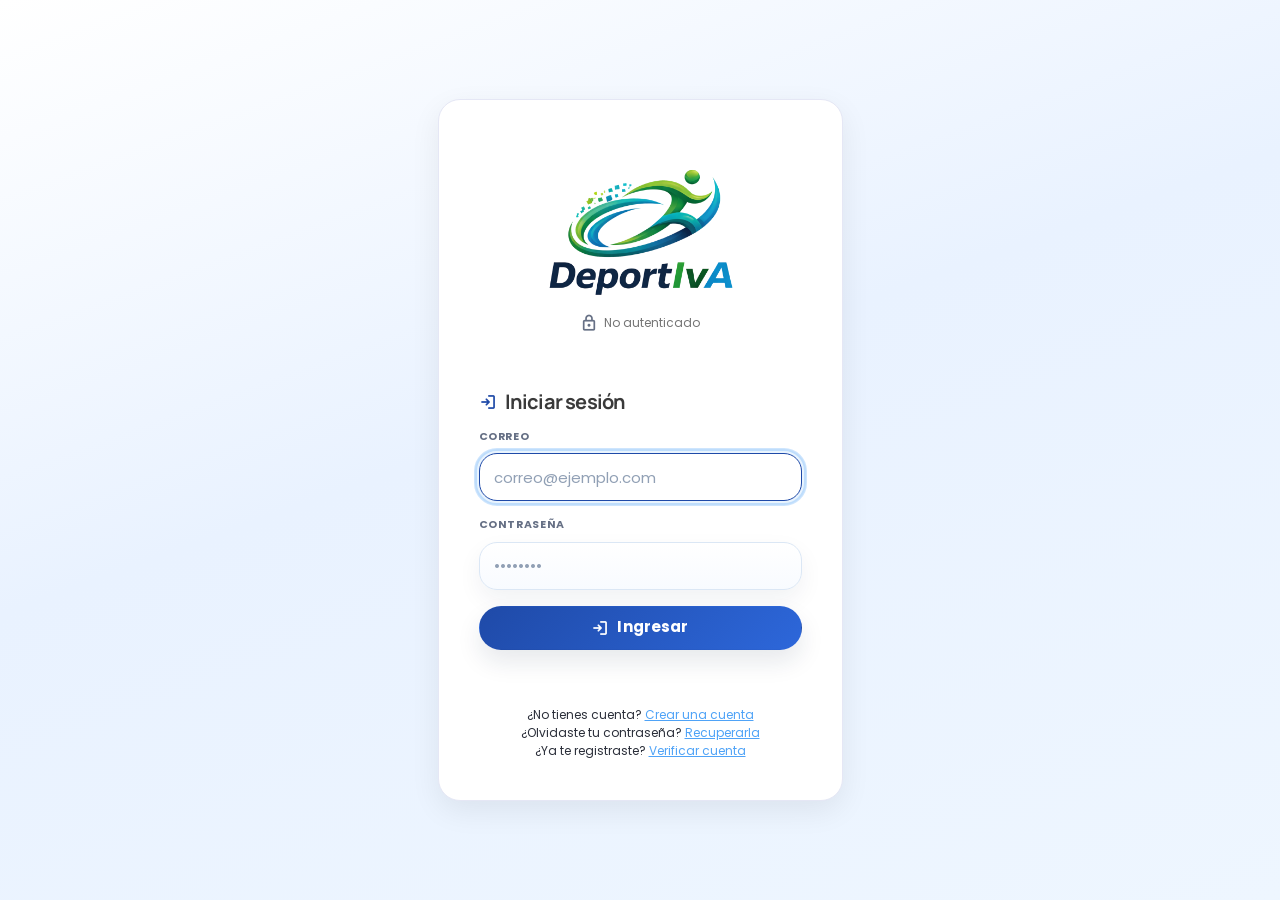
==== commit 43216807: "iconos" ====
--- a/index.html
+++ b/index.html
@@ -11,9 +11,10 @@
   <!-- Fuente ligera -->
   <link rel="preconnect" href="https://fonts.googleapis.com">
   <link href="https://fonts.googleapis.com/css2?family=Poppins:wght@400;500;600;700&family=Manrope:wght@600;700;800&display=swap" rel="stylesheet">
+  <link rel="stylesheet" href="https://fonts.googleapis.com/css2?family=Material+Symbols+Rounded:opsz,wght,FILL,GRAD@20..48,500,0,0">
 
   <!-- Estilos propios -->
-  <link rel="stylesheet" href="css/style.css?v=20260526i"/>
+  <link rel="stylesheet" href="css/style.css?v=20260527a"/>
 </head>
 <body class="bg">
 
@@ -38,7 +39,7 @@
 
         <!-- LOGIN (vista por defecto) -->
         <div id="view-login" class="view active">
-          <h4 class="w3-text-dark-gray w3-margin-top-0">Iniciar sesión</h4>
+          <h4 class="w3-text-dark-gray w3-margin-top-0"><span class="ui-icon-label"><span class="ui-icon ui-icon--brand" aria-hidden="true">login</span><span>Iniciar sesión</span></span></h4>
           <form id="loginForm" novalidate>
             <label for="logEmail" class="w3-small w3-text-grey">Correo</label>
             <input id="logEmail" class="w3-input w3-border w3-margin-bottom"
@@ -48,7 +49,7 @@
                    type="password" placeholder="••••••••" autocomplete="current-password" aria-describedby="logMsg" required>
 
             <button id="logSubmitBtn" class="w3-button w3-indigo w3-margin-top w3-block"
-                    type="submit">Ingresar</button>
+                  type="submit"><span class="ui-icon-label"><span class="ui-icon ui-icon--current" aria-hidden="true">login</span><span>Ingresar</span></span></button>
             <div id="logMsg" class="auth-message w3-center w3-small w3-margin-top" role="status" aria-live="polite"></div>
           </form>
 
@@ -64,7 +65,7 @@
 
         <!-- REGISTRO -->
         <div id="view-register" class="view">
-          <h4 class="w3-text-dark-gray w3-margin-top-0">Crear cuenta</h4>
+          <h4 class="w3-text-dark-gray w3-margin-top-0"><span class="ui-icon-label"><span class="ui-icon ui-icon--brand" aria-hidden="true">person_add</span><span>Crear cuenta</span></span></h4>
           <form id="registerForm" novalidate>
             <label for="regEmail" class="w3-small w3-text-grey">Correo</label>
             <input id="regEmail" class="w3-input w3-border w3-margin-bottom"
@@ -84,7 +85,7 @@
             </div>
 
             <button id="regSubmitBtn" class="w3-button w3-blue w3-margin-top w3-block"
-                    type="submit">Crear cuenta</button>
+                  type="submit"><span class="ui-icon-label"><span class="ui-icon ui-icon--current" aria-hidden="true">person_add</span><span>Crear cuenta</span></span></button>
             <div id="regMsg" class="auth-message w3-center w3-small w3-margin-top" role="status" aria-live="polite"></div>
           </form>
 
@@ -96,7 +97,7 @@
 
         <!-- VERIFICACIÓN -->
         <div id="view-verify" class="view">
-          <h4 class="w3-text-dark-gray w3-margin-top-0">Verificar cuenta</h4>
+          <h4 class="w3-text-dark-gray w3-margin-top-0"><span class="ui-icon-label"><span class="ui-icon ui-icon--brand" aria-hidden="true">verified_user</span><span>Verificar cuenta</span></span></h4>
           <p class="w3-small w3-text-grey">
             Te enviamos un código a tu correo. Ingrésalo para activar tu cuenta.
           </p>
@@ -109,7 +110,7 @@
                    type="text" placeholder="p. ej. CwN0_H0F..." aria-describedby="verMsg" required>
 
             <button id="verSubmitBtn" class="w3-button w3-blue w3-margin-top w3-block"
-                    type="submit">Verificar</button>
+                  type="submit"><span class="ui-icon-label"><span class="ui-icon ui-icon--current" aria-hidden="true">verified_user</span><span>Verificar</span></span></button>
             <div id="verMsg" class="auth-message w3-center w3-small w3-margin-top" role="status" aria-live="polite"></div>
           </form>
 
@@ -122,14 +123,14 @@
 
         <!-- OLVIDÉ MI CONTRASEÑA -->
         <div id="view-forgot" class="view">
-          <h4 class="w3-text-dark-gray w3-margin-top-0">Recuperar contraseña</h4>
+          <h4 class="w3-text-dark-gray w3-margin-top-0"><span class="ui-icon-label"><span class="ui-icon ui-icon--brand" aria-hidden="true">mark_email_read</span><span>Recuperar contraseña</span></span></h4>
           <form id="forgotForm" novalidate>
             <label for="fpEmail" class="w3-small w3-text-grey">Correo</label>
             <input id="fpEmail" class="w3-input w3-border"
                    type="email" placeholder="correo@ejemplo.com" autocomplete="email" aria-describedby="fpMsg" required>
 
             <button id="fpSubmitBtn" class="w3-button w3-indigo w3-margin-top w3-block"
-                    type="submit">Enviar enlace</button>
+                  type="submit"><span class="ui-icon-label"><span class="ui-icon ui-icon--current" aria-hidden="true">mail</span><span>Enviar enlace</span></span></button>
             <div id="fpMsg" class="auth-message w3-center w3-small w3-margin-top" role="status" aria-live="polite"></div>
           </form>
 
@@ -141,7 +142,7 @@
         <!-- CAMBIAR CONTRASEÑA (requiere sesión) -->
         <div id="view-change" class="view">
           <div class="w3-panel w3-pale-red w3-round-large w3-small w3-margin-bottom">
-            Cambiar contraseña
+            <span class="ui-icon-label"><span class="ui-icon ui-icon--brand" aria-hidden="true">lock_reset</span><span>Cambiar contraseña</span></span>
           </div>
 
           <form id="changePasswordForm" novalidate>
@@ -161,7 +162,7 @@
             </div>
 
             <button id="cpSubmitBtn" class="w3-button w3-teal w3-margin-top w3-block"
-                    type="submit">Cambiar</button>
+                  type="submit"><span class="ui-icon-label"><span class="ui-icon ui-icon--current" aria-hidden="true">lock_reset</span><span>Cambiar</span></span></button>
             <div id="cpMsg" class="auth-message w3-center w3-small w3-margin-top" role="status" aria-live="polite"></div>
           </form>
 
@@ -177,7 +178,7 @@
   </div>
 
   <script src="js/config.js?v=20260513a"></script>
-  <script src="js/app.js?v=20260516a"></script>
+  <script src="js/app.js?v=20260527a"></script>
 </body>
 </html>
 
--- a/css/style.css
+++ b/css/style.css
@@ -90,6 +90,70 @@
   height: auto;
 }
 
+.ui-icon-label {
+  display: inline-flex;
+  align-items: center;
+  gap: 8px;
+}
+
+.ui-icon-label--compact {
+  gap: 6px;
+}
+
+.ui-icon {
+  font-family: "Material Symbols Rounded";
+  font-weight: normal;
+  font-style: normal;
+  font-size: 18px;
+  line-height: 1;
+  display: inline-flex;
+  align-items: center;
+  justify-content: center;
+  flex-shrink: 0;
+  vertical-align: middle;
+  white-space: nowrap;
+  direction: ltr;
+  letter-spacing: normal;
+  text-transform: none;
+  font-variation-settings: 'FILL' 0, 'wght' 500, 'GRAD' 0, 'opsz' 24;
+}
+
+.ui-icon--brand {
+  color: var(--indigo);
+}
+
+.ui-icon--navy {
+  color: var(--navy);
+}
+
+.ui-icon--accent {
+  color: var(--aqua);
+}
+
+.ui-icon--success {
+  color: var(--success-dark);
+}
+
+.ui-icon--danger {
+  color: var(--danger);
+}
+
+.ui-icon--warning {
+  color: #b97700;
+}
+
+.ui-icon--muted {
+  color: var(--muted);
+}
+
+.ui-icon--inverse {
+  color: #fff;
+}
+
+.ui-icon--current {
+  color: currentColor;
+}
+
 /* ====================== */
 /*  L O G I N  &  C A R D */
 /* ====================== */
@@ -263,6 +327,10 @@
   height: 34px;
   min-height: 34px;
   padding: 6px 12px !important;
+}
+
+.app-topbar-btn .ui-icon-label {
+  justify-content: center;
 }
 
 .app-btn-label-short {
@@ -514,18 +582,6 @@
   color: #fff;
   border-color: var(--indigo);
   box-shadow: 0 10px 24px rgba(31,74,168,.18);
-}
-
-.dashboard-workspace-pill.is-active::after {
-  content: "";
-  position: absolute;
-  top: 9px;
-  right: 11px;
-  width: 8px;
-  height: 8px;
-  border-radius: 999px;
-  background: var(--success);
-  box-shadow: 0 0 0 4px rgba(155,224,0,.15);
 }
 
 .dashboard-module-card {
